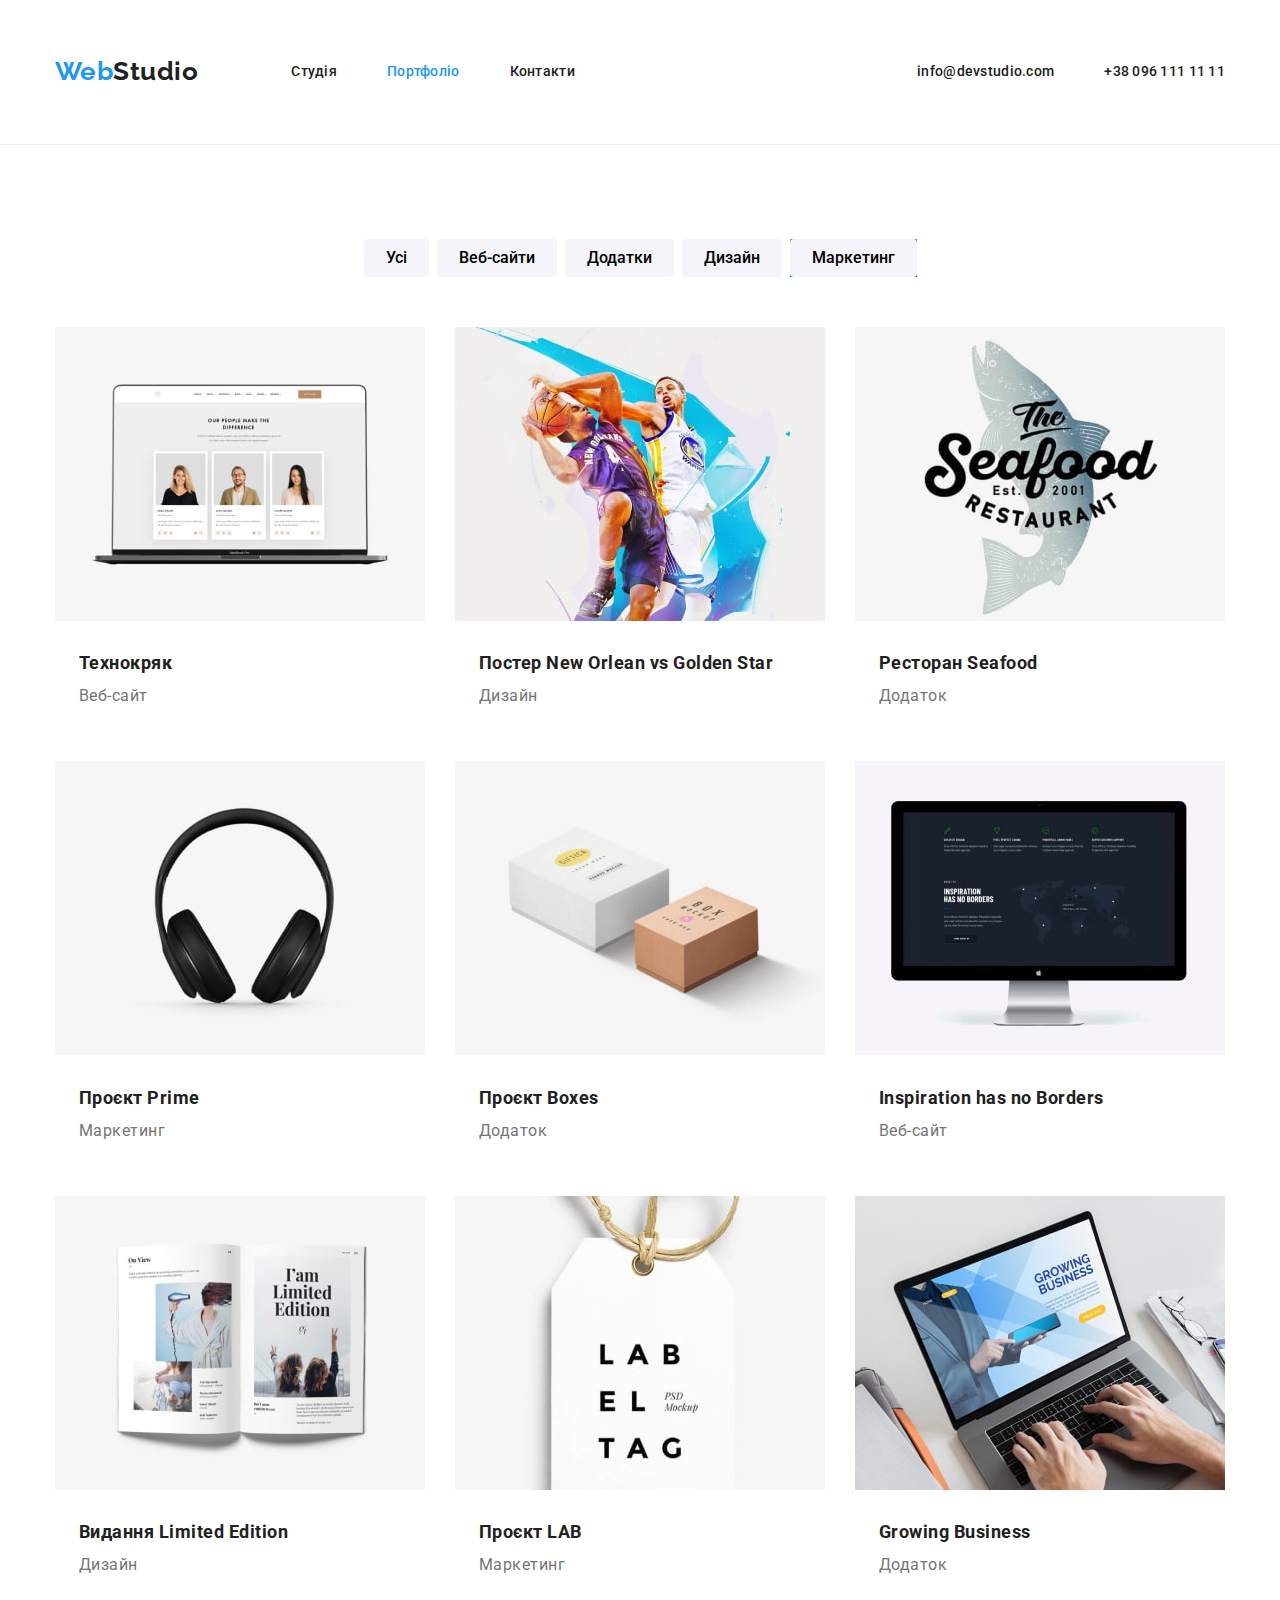
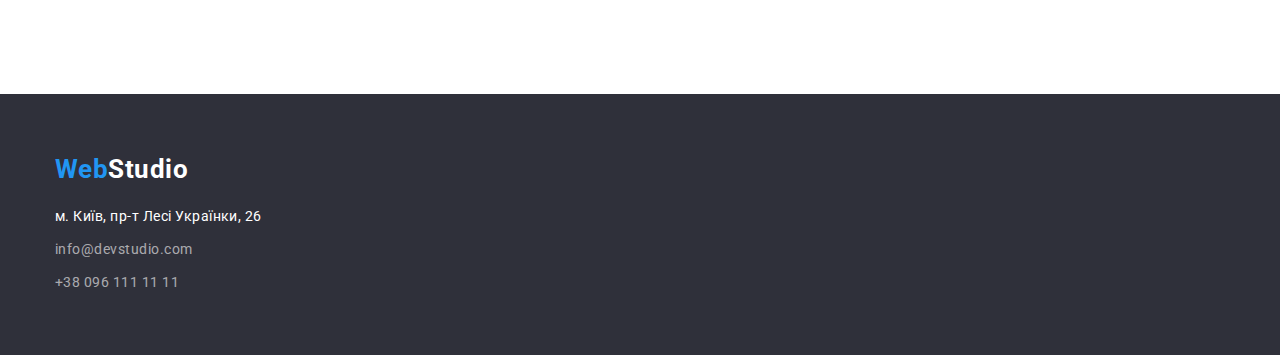
==== portfolio.html @ c94a7992 "go" ====
<!DOCTYPE html>
<html lang="uk">
  <head>
    <meta charset="UTF-8" />
    <meta http-equiv="X-UA-Compatible" content="IE=edge" />
    <meta name="viewport" content="width=device-width, initial-scale=1.0" />
    <title>Portfolio</title>
    <link href="https://fonts.googleapis.com/css2?family=Raleway:wght@700&family=Roboto:wght@400;500;700;900&display=swap" rel="stylesheet">
    <link rel="stylesheet" href="https://cdnjs.cloudflare.com/ajax/libs/modern-normalize/1.1.0/modern-normalize.min.css">
    <link rel="stylesheet" href="./css/style.css">
  </head>
  <body>
    <header class="site-header">
      <div class="container main-menu">
        
      <nav>
        <!-- Роздiл Навигацiя сайту-->
        <ul class="navigat set">
          <li class="li-logo-main">
            <a href="#" class="logo-main" lang="en"
              ><span class="navigat-logo">Web</span>Studio</a
            >
          </li>
          
          <li class="li-studio"><a href="./index.html" class="studio">Студія</a></li>
          <li class="li-portfolio">
            <a href="./portfolio.html" class="portfolio pointing current">Портфоліо</a>
          </li>
          <li class="li-contact"><a href="#" class="navigat-contact pointing">Контакти</a></li>
        
        </ul>
      </nav>
    
      <!-- Роздiл авторизацiя -->
      <ul class="auth set">
        <li class="li-email">
          <a href="mailto:info@devstudio.com" class="auth-email pointing" lang="en"
            >info@devstudio.com</a
          >
        </li>
        <li class="li-phone">
          <a href="tel:+38961111111" class="auth-tel">+38 096 111 11 11</a>
        </li>
      
      </ul>
    
    </div>
    </header>
      
      <main>
        <!-- посилання на сторінку -->

        <section class="filter-main">
          <div class="container">
              <ul class="filter-page set adflex">
                  <li class="filter-item"><button type="button" class="filter-button">Усі</button></li>
                  <li class="filter-item"><button type="button" class="filter-button">Веб-сайти</button></li>
                  <li class="filter-item"><button type="button" class="filter-button">Додатки</button></li>
                  <li class="filter-item"><button type="button" class="filter-button">Дизайн</button></li>
                  <li class="filter-item"><button type="button" class="filter-button no-margin">Маркетинг</button></li>
              </ul>
            </div>
            </section>   
<section>
    <!-- Приклади робіт -->
    <!-- <h2>Приклади наших робіт   - скрытый заголовок </h2> -->
    <div class="container">
<ul class="samples set">
    <li class="block-sample">
        <img src="./img/texnocryak-min.jpg" alt="">
        <div class="about-blocks">
        <h3 class="samples-title">Технокряк</h3>
        <p class="samples-text">Веб-сайт</p>
      </div>
    </li>
    <li class="block-sample">
        <img src="./img/teams-min.jpg" alt="" width="370">
        <div class="about-blocks">
        <h3 class="samples-title">Постер <span lang="en">New Orlean vs Golden Star</span></h3>
        <p class="samples-text">Дизайн</p>
      </div>
    </li>
    <li class="block-sample">
        <img src="./img/restaurant-min.jpg" alt="" width="370">
        <div class="about-blocks">
        <h3 class="samples-title">Ресторан <span lang="en">Seafood</span></h3>
        <p class="samples-text">Додаток</p>
      </div>
    </li>
    <li class="block-sample">
        <img src="./img/prime-min.jpg" alt="" width="370">
        <div class="about-blocks">
        <h3 class="samples-title">Проєкт <span lang="en">Prime</span></h3>
        <p class="samples-text">Маркетинг</p>
      </div>
    </li>
    <li class="block-sample">
        <img src="./img/boxes-min.jpg" alt="" width="370">
        <div class="about-blocks">
        <h3 class="samples-title">Проєкт <span lang="en">Boxes</span></h3>
        <p class="samples-text">Додаток</p>
      </div>
    </li>
    <li class="block-sample">
        <img src="./img/website-min.jpg" alt="" width="370">
        <div class="about-blocks">
        <h3 lang="en" class="samples-title">Inspiration has no Borders</h3>
        <p class="samples-text">Веб-сайт</p>
      </div>
    </li>
    <li class="block-sample">
        <img src="./img/edition-min.jpg" alt="" width="370">
        <div class="about-blocks">
        <h3 class="samples-title">Видання <span lang="en">Limited Edition</span></h3>
        <p class="samples-text">Дизайн</p>
      </div>
    </li>
    <li class="block-sample">
        <img src="./img/project-min.jpg" alt="" width="370">
        <div class="about-blocks">
        <h3 class="samples-title">Проєкт <span lang="en">LAB</span></h3>
        <p class="samples-text">Маркетинг</p>
      </div>
    </li>
    <li class="block-sample">
        <img src="./img/app-min.jpg" alt="" width="370">
        <div class="about-blocks">
        <h3 lang="en" class="samples-title">Growing Business</h3>
        <p class="samples-text">Додаток</p>
      </div>
      
    </li>
</ul>
    
</div>
</section>
</main>  
<!-- Підвал сайту -->

<footer class="web-foot">
  <div class="container">
    <a href="#" class="foot-link"><span class="foot-logo">Web</span>Studio</a> 
    <address>
    <ul class="foot-list set">
      <li class="li-foot-adress"><a href="https://goo.gl/maps/G1m2EjYJUnUHCnpP9" class="foot-adress">м. Київ, пр-т Лесі Українки, 26</a></li>
      <li class="li-foot-email"><a href="mailto:info@devstudio.com" class="foot-email">info@devstudio.com</a></li>
      <li><a href="tel:+38961111111" class="foot-phone">+38 096 111 11 11</a></li>
    </ul> 
  </address>
</div>
    </footer>
  
</body>
</html>
---- css/style.css ----
:root{--main-text-colour: #212121;
--second-text-colour:#FFFFFF;
--button-text-colour: #2196F3;
--article-text-colour:#757575;
--secondary-background-colour: #2F303A;
--color-rgba: rgba(255, 255, 255, 0.6);
--button-backgroud-colour: #F5F4FA;
}

/* Border box и наследование всем элементам*/
html{box-sizing: border-box;}

*, *::before, *::after{box-sizing: inherit;}

.container {margin-left: auto;
margin-right: auto;
/* outline: 2px solid blue; */
width: 1200px;
padding-left: 15px;
padding-right: 15px;

}
.container-hero{margin-right: auto;
    /* outline: 2px solid blue; */
}

/* ШРИФТИ Index */
/* основні шрифти */

.set{list-style: none;} 

.pointing:hover, .pointing:focus{color: #2196F3;} 


.current{color: var(--button-text-colour);}

.hero-button, .filter-button{cursor: pointer; border: none;}

.navigat, .auth{padding: 0; margin: 0;}
.auth{margin-left: auto;}

/* Временное? центрирование через text-align */

.hero{text-align: center;}

/* Шрифти Body */

body { background-color: var(--second-text-colour); color:var(--main-text-colour);
font-family: Roboto, sans-serif;
letter-spacing: 0.03em;
}



/* Logo */

.logo-main{ 
    font-family: Raleway;  
    font-weight: 700;
    font-size: 26px;
    line-height: 1.36;
    text-decoration: none;
}

.navigat-logo{color:var(--button-text-colour);
   }

/* Навiгацiя  */
.navigat a{color:var(--main-text-colour);}

.auth-email, .auth-tel{color:var(--main-text-colour);}

.navigat .studio:hover, .navigat .studio:focus {color: var(--button-text-colour);}

.navigat .studio.current{color: var(--button-text-colour);}

.navigat .portfolio.current{color: var(--button-text-colour);}

/* site main Index */
.hero-title{ color: var(--second-text-colour); 

}
.hero{background-color: var(--secondary-background-colour)}
.hero-button{background: var(--button-text-colour); color: var(--second-text-colour); cursor: pointer;
border-radius: 4px;
padding: 10px 32px;
display: inline-block;
min-width: 216px;
min-height: 50px;
}



.features-title{color:var(--main-text-colour);}
.features-text{color:var(--article-text-colour);}

.team-title, .about-title{color:var(--main-text-colour); 
}

.team-position{color: var(--article-text-colour);}
.team-name{color:var(--main-text-colour);}

/* footer */

.web-foot{background-color: var(--secondary-background-colour);}
.foot-logo{color: var(--button-text-colour);}
.foot-link{color: var(--second-text-colour);}
.foot-adress{color: var(--second-text-colour);}
.foot-email, .foot-phone{color: var(--color-rgba);}


.studio, .portfolio, .navigat-contact, .auth-email, .auth-tel{
font-weight: 500;
font-size: 14px;
line-height: 1.14;
letter-spacing: 0.02em;
text-decoration: none;
}

.hero-title{
    font-weight: 900;
    font-size: 44px;
    line-height: 1.36;
    text-align: center; 
    letter-spacing: 0.06em;
    
    margin-top: 0; 
    margin-bottom: 0;
    /* outline: 2px solid blue; */


    
}

.hero-button{
font-weight: 700;
font-size: 16px;
line-height: 1.88;
text-align: center;
letter-spacing: 0.06em;

/* margin-bottom: 294px; расстояние от кнопки до след роздела*/

}

.features-title{
    font-weight: 700;
    font-size: 14px;
    line-height: 1.14;
    margin-top: 0; 
    /* outline: 2px solid blue; */
    margin-bottom: 0; 
    padding: 0;
} 
 


.features-text{
font-weight: 400;
font-size: 14px;
line-height: 1.7;
margin-bottom: 0;
margin-top: 10px; 

}

.about-title, .team-title{
font-weight: 700;
font-size: 36px;
line-height: 1.16;
text-align: center;

}
.team-title{padding-bottom: 50px; margin: 0; }

.team >ul{ margin: 0;padding: 0;}




.team-name{
    font-weight: 500;
    font-size: 16px;
    line-height: 1.19;
    text-align: center;

    
  
}

.team-position{
    font-weight: 400;
    font-size: 16px;
    line-height: 1.19;
    text-align: center;
    
   
}


.foot-link{
    font-weight: 700;
    font-size: 26px;
    line-height: 1.19;
    text-decoration: none; 
    /* outline: 2px solid blue; */
}



.foot-list a{
font-weight: 400;
font-size: 14px;
line-height: 1.7;
font-style: normal;
text-decoration: none; 
}


/* Сторiнка Портфолио шрифти */

.filter-button:focus{background-color: var(--button-text-colour); color: var(--second-text-colour);}

.filter-button{
    background-color: var(--button-backgroud-colour);
    font-family: 'Roboto';
    font-style: normal;
    font-weight: 500;
    font-size: 16px;
    line-height: 26px;
    border-radius: 4px;
    padding: 6px 22px;
}

    .samples-title{
     color: var(--main-text-colour);
     font-weight: 700;
     font-size: 18px;
     line-height: 2;   
    }

    .samples-text{
      color: var(--article-text-colour);
      font-weight: 400;
      font-size: 16px;
      line-height: 1.88;  
    }

    /* Задамо margin, padding */

    .hero{padding-top: 200px; padding-bottom: 200px;}

    .hero-title{margin-bottom: 30px;}

    /* .top-menu{padding-top: 32px; padding-bottom: 32px;} */

    .features{padding-top: 94px; padding-bottom: 94px;}

    .about-title{margin-bottom: 50px; margin-top: 0; }

    .about{padding-bottom: 94px;}
    .team{padding-bottom: 94px; padding-top: 94px;}

    .about-employees{padding-top: 30px; padding-bottom: 30px;}



    .team-name{
       margin-top: 0;
        margin-bottom: 10;}

        
.team-position{padding: 0px;
    margin: 0;}
    
.about-img{margin-right: 30px; display: inline-block; }

.about-img:last-child{margin-right: 0;}

.site-header{padding-top: 32px; padding-bottom: 32px; border-bottom: 1px solid #ECECEC;
}
 
.web-foot{padding-top: 60px; padding-bottom: 60px; }

.foot-link{margin-bottom: 20px; display: inline-block;}

.foot-list{ margin: 0; padding: 0; display: inline-block; padding-left: 0;}
.li-foot-adress, .li-foot-email{margin-bottom: 9px;}



.filter-item{margin-right: 8px; display: inline-block;  }


.filter-item:last-child{margin-right: 0; background-color: #2196F3;} 

.no-margin{margin: 0;}



.filter-main{padding-bottom: 50px; padding-top: 94px; }

.samples {padding-bottom: 94px;}

.samples-title, .samples-text{margin: 0;}

.about-blocks{padding-top: 20px; padding-bottom: 20px; padding-left: 24px; width: 370px;}

ul{margin:0; padding:0}

.block-sample{margin-right: 30px; margin-bottom: 30px; display: inline-block;}



.block-sample:nth-child(3n){margin-right: 0;}

/* .block-sample:nth-child(3),.block-sample:nth-child(6),.block-sample:nth-child(9){margin-right: 0;}  тоже самое работает*/

.block-sample:nth-child(n + 7) {margin-bottom: 0;}

/* .block-sample:nth-child(-n + 3) {margin-bottom: 0;} */



.team-list{ margin-right: 30px; }

.team-list:last-child{margin-right: 0;}


.about-img:last-child {
    margin-right: 0;
  }

  .logo-main{margin-right: 93px;}
  

  .li-studio, .li-portfolio, .li-email{margin-right: 50px;}
  /* .li-contact{margin-right: 344px;} */

  .main-menu{display: flex}

.navigat, .auth {display: flex; align-items: center;}


.studio, .portfolio, .navigat-contact, .auth-email, .auth-tel{display: block; padding-top: 32px; padding-bottom: 32px;}

.logo-main{display: block; }

.ul-features{display: flex; list-style: none; }



.features-item{width: 270px;}

/* .features-item{width: calc(100% - 60px) / 3;}    та же операция для работы с калькулятором. 60px маржины сумарно которые вычитаются  */ 

.features-item:not(:last-child) {margin-right: 30px;}

.samples{display: flex; flex-wrap: wrap;}

.adflex{display: flex;}

.filter-page{justify-content: center;}
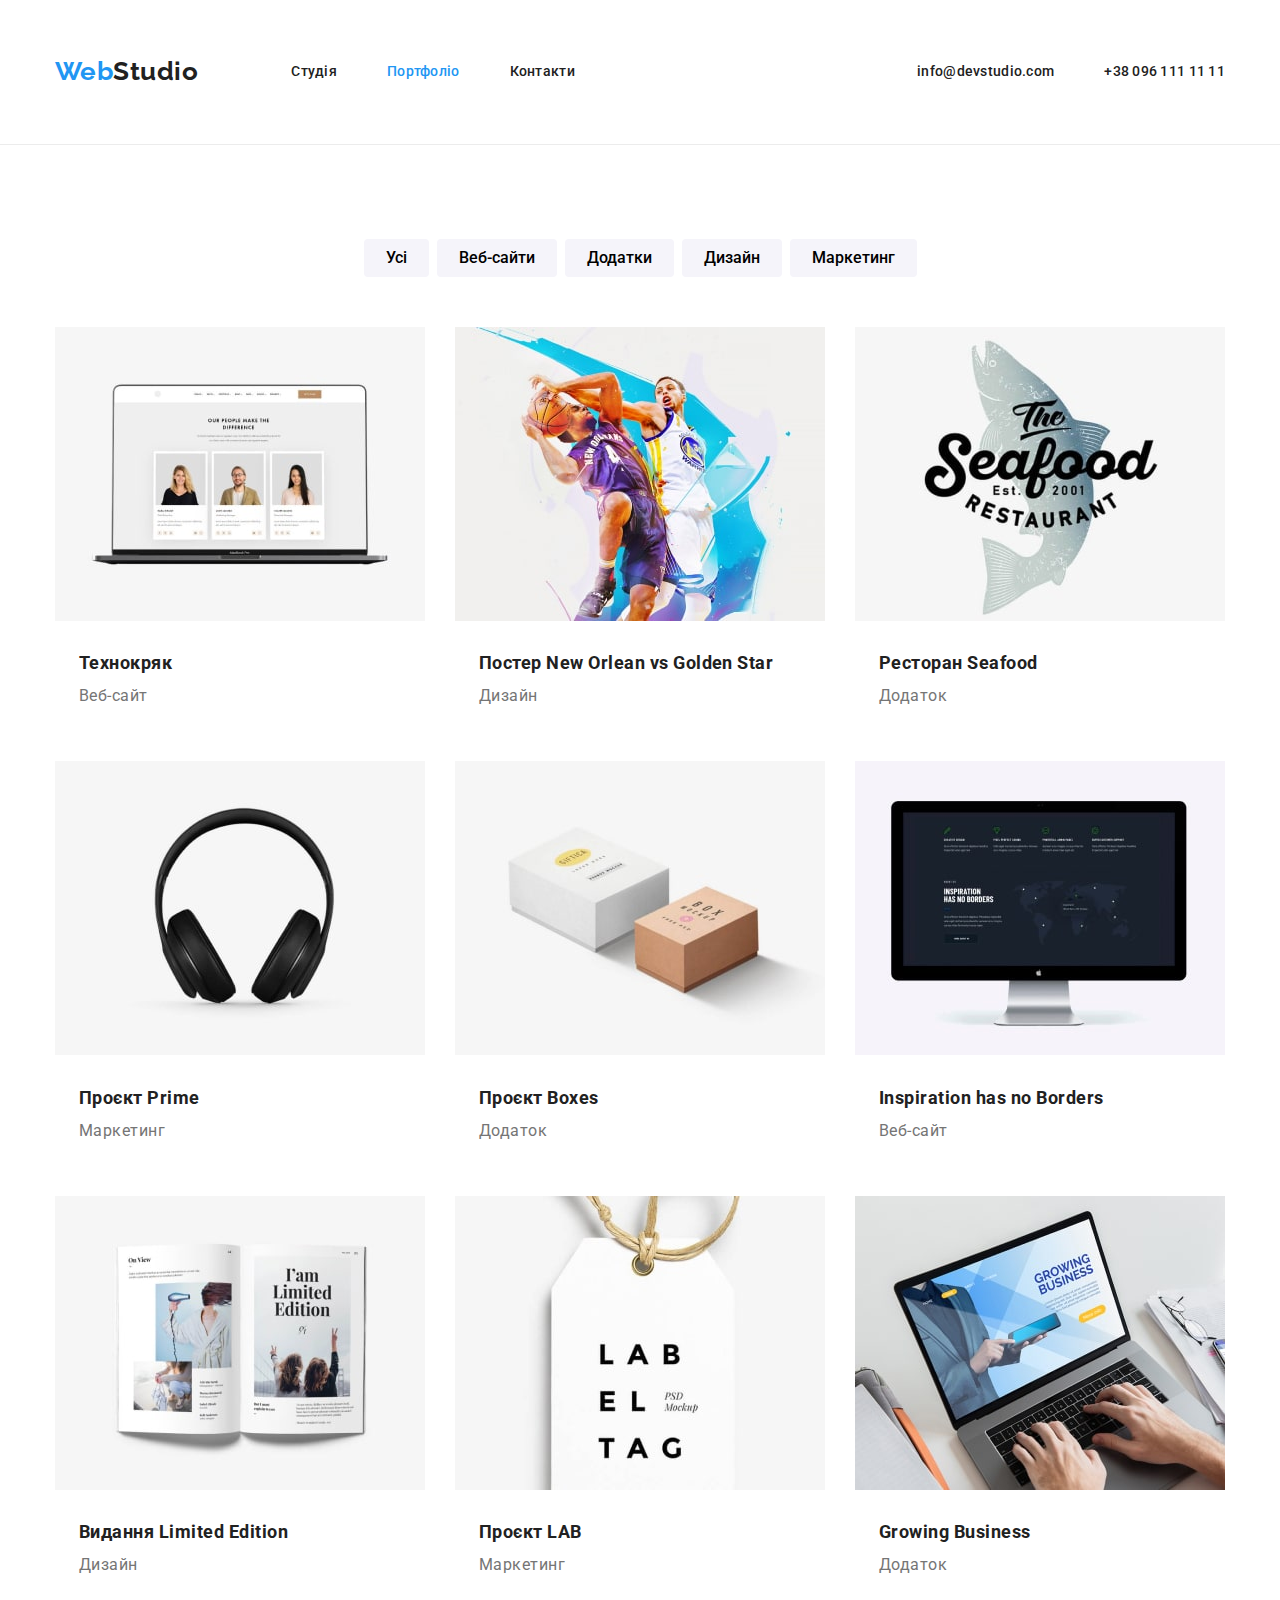
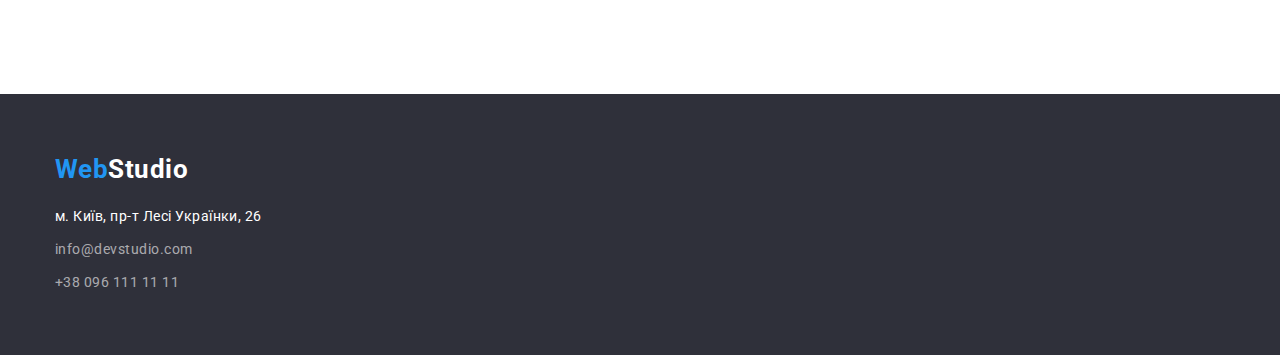
==== commit 5da59dee: "up" ====
--- a/portfolio.html
+++ b/portfolio.html
@@ -63,7 +63,7 @@
             </section>   
 <section>
     <!-- Приклади робіт -->
-    <!-- <h2>Приклади наших робіт   - скрытый заголовок </h2> -->
+    <!-- <h2>Приклади наших робіт   - скрытый заголовок, пока не указываю</h2> -->
     <div class="container">
 <ul class="samples set">
     <li class="block-sample">
--- a/css/style.css
+++ b/css/style.css
@@ -39,7 +39,7 @@
 .navigat, .auth{padding: 0; margin: 0;}
 .auth{margin-left: auto;}
 
-/* Временное? центрирование через text-align */
+
 
 .hero{text-align: center;}
 
@@ -292,7 +292,7 @@
 .filter-item{margin-right: 8px; display: inline-block;  }
 
 
-.filter-item:last-child{margin-right: 0; background-color: #2196F3;} 
+.filter-item:last-child{margin-right: 0; } 
 
 .no-margin{margin: 0;}
 
@@ -318,7 +318,8 @@
 
 .block-sample:nth-child(n + 7) {margin-bottom: 0;}
 
-/* .block-sample:nth-child(-n + 3) {margin-bottom: 0;} */
+
+/* .block-sample:nth-child(-n + 3) {margin-bottom: 0;} можно использовать */
 
 
 
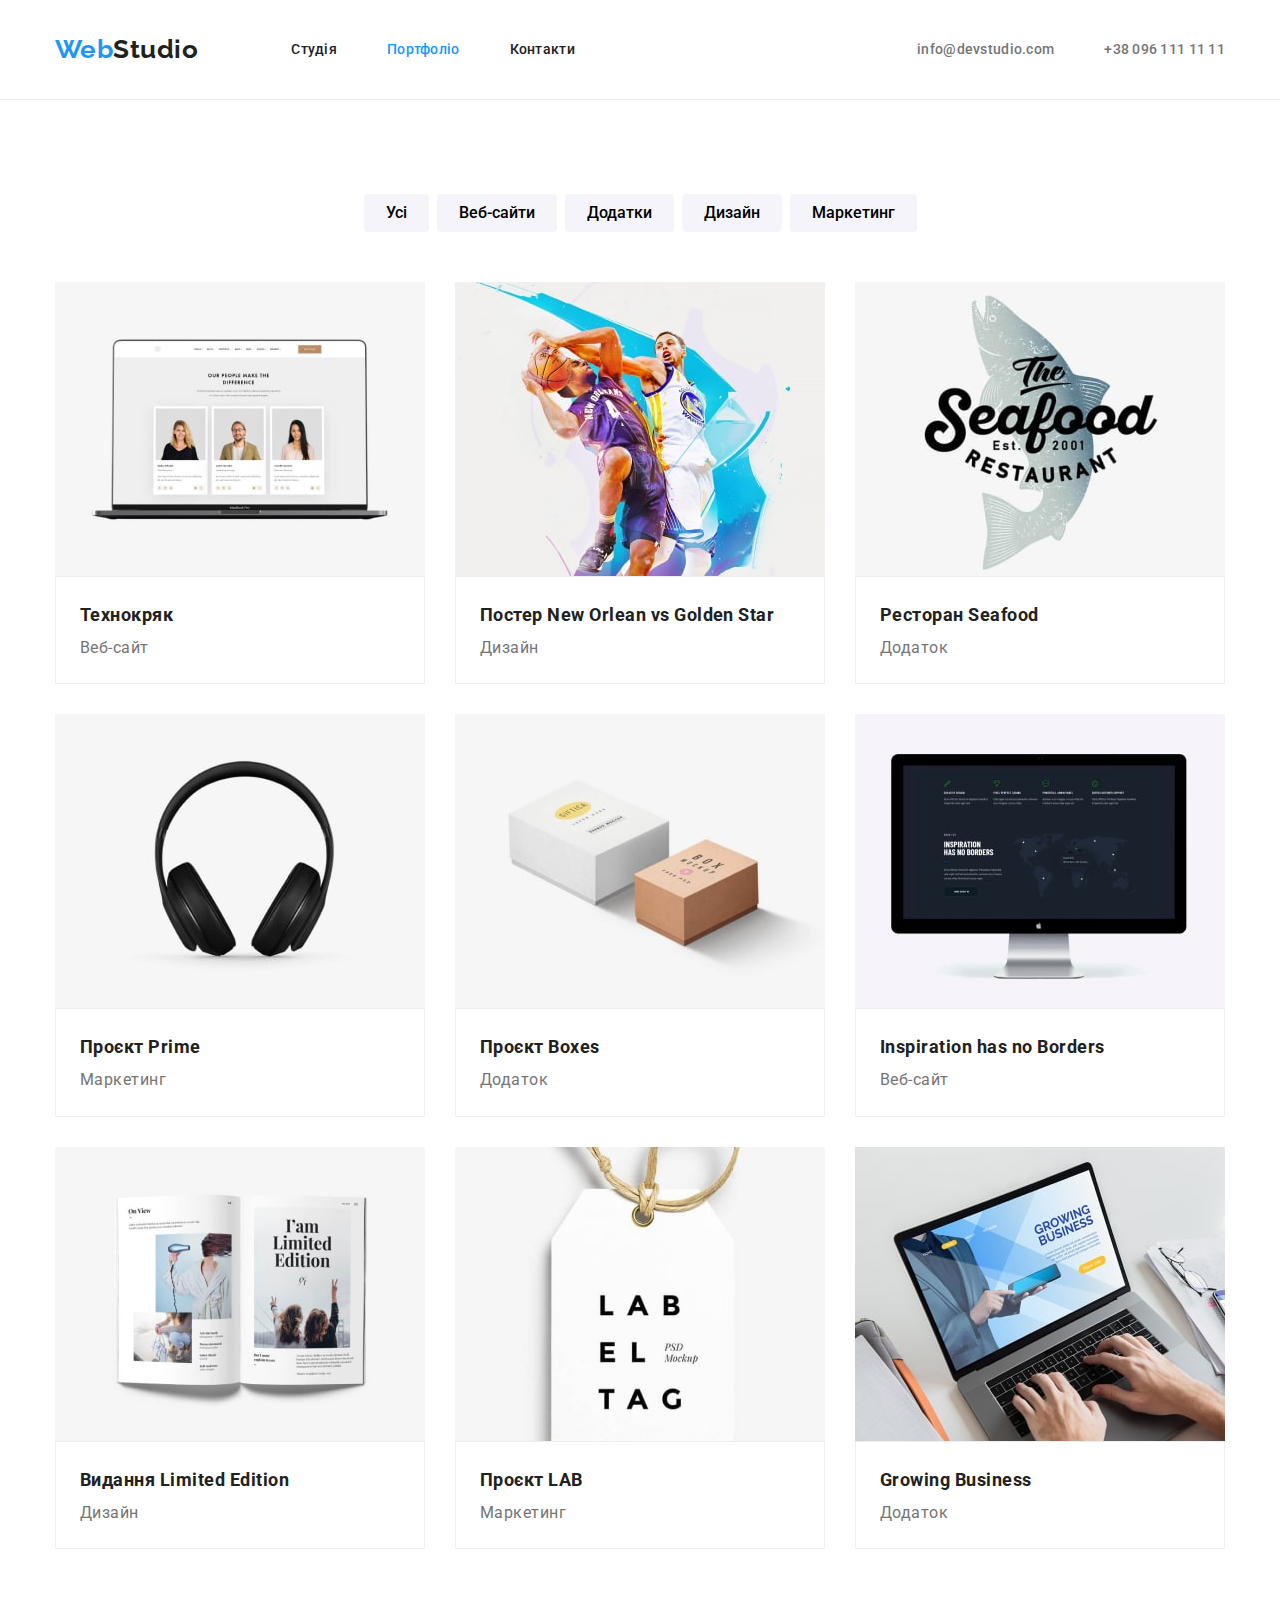
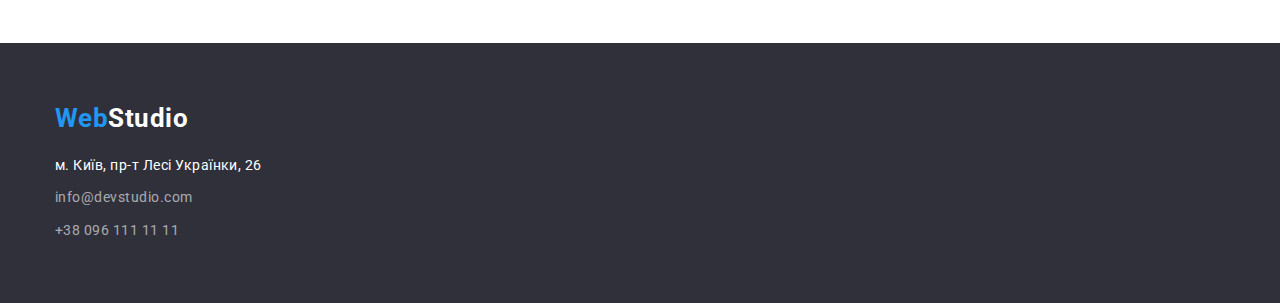
==== commit dfc235d0: "up" ====
--- a/portfolio.html
+++ b/portfolio.html
@@ -67,63 +67,63 @@
     <div class="container">
 <ul class="samples set">
     <li class="block-sample">
-        <img src="./img/texnocryak-min.jpg" alt="">
+        <img class="sample-img" src="./img/texnocryak-min.jpg" alt="" width="370">
         <div class="about-blocks">
         <h3 class="samples-title">Технокряк</h3>
         <p class="samples-text">Веб-сайт</p>
       </div>
     </li>
     <li class="block-sample">
-        <img src="./img/teams-min.jpg" alt="" width="370">
+        <img class="sample-img" src="./img/teams-min.jpg" alt="" width="370">
         <div class="about-blocks">
         <h3 class="samples-title">Постер <span lang="en">New Orlean vs Golden Star</span></h3>
         <p class="samples-text">Дизайн</p>
       </div>
     </li>
     <li class="block-sample">
-        <img src="./img/restaurant-min.jpg" alt="" width="370">
+        <img class="sample-img" src="./img/restaurant-min.jpg" alt="" width="370">
         <div class="about-blocks">
         <h3 class="samples-title">Ресторан <span lang="en">Seafood</span></h3>
         <p class="samples-text">Додаток</p>
       </div>
     </li>
     <li class="block-sample">
-        <img src="./img/prime-min.jpg" alt="" width="370">
+        <img class="sample-img" src="./img/prime-min.jpg" alt="" width="370">
         <div class="about-blocks">
         <h3 class="samples-title">Проєкт <span lang="en">Prime</span></h3>
         <p class="samples-text">Маркетинг</p>
       </div>
     </li>
     <li class="block-sample">
-        <img src="./img/boxes-min.jpg" alt="" width="370">
+        <img class="sample-img" src="./img/boxes-min.jpg" alt="" width="370">
         <div class="about-blocks">
         <h3 class="samples-title">Проєкт <span lang="en">Boxes</span></h3>
         <p class="samples-text">Додаток</p>
       </div>
     </li>
     <li class="block-sample">
-        <img src="./img/website-min.jpg" alt="" width="370">
+        <img class="sample-img" src="./img/website-min.jpg" alt="" width="370">
         <div class="about-blocks">
         <h3 lang="en" class="samples-title">Inspiration has no Borders</h3>
         <p class="samples-text">Веб-сайт</p>
       </div>
     </li>
     <li class="block-sample">
-        <img src="./img/edition-min.jpg" alt="" width="370">
+        <img class="sample-img" src="./img/edition-min.jpg" alt="" width="370">
         <div class="about-blocks">
         <h3 class="samples-title">Видання <span lang="en">Limited Edition</span></h3>
         <p class="samples-text">Дизайн</p>
       </div>
     </li>
     <li class="block-sample">
-        <img src="./img/project-min.jpg" alt="" width="370">
+        <img class="sample-img" src="./img/project-min.jpg" alt="" width="370">
         <div class="about-blocks">
         <h3 class="samples-title">Проєкт <span lang="en">LAB</span></h3>
         <p class="samples-text">Маркетинг</p>
       </div>
     </li>
     <li class="block-sample">
-        <img src="./img/app-min.jpg" alt="" width="370">
+        <img class="sample-img" src="./img/app-min.jpg" alt="" width="370">
         <div class="about-blocks">
         <h3 lang="en" class="samples-title">Growing Business</h3>
         <p class="samples-text">Додаток</p>
--- a/css/style.css
+++ b/css/style.css
@@ -5,6 +5,7 @@
 --secondary-background-colour: #2F303A;
 --color-rgba: rgba(255, 255, 255, 0.6);
 --button-backgroud-colour: #F5F4FA;
+--filter-border-colour: #EEEEEE;
 }
 
 /* Border box и наследование всем элементам*/
@@ -68,7 +69,10 @@
 /* Навiгацiя  */
 .navigat a{color:var(--main-text-colour);}
 
-.auth-email, .auth-tel{color:var(--main-text-colour);}
+.auth-email, .auth-tel{color:var(--article-text-colour);}
+
+
+
 
 .navigat .studio:hover, .navigat .studio:focus {color: var(--button-text-colour);}
 
@@ -219,7 +223,9 @@
 
 /* Сторiнка Портфолио шрифти */
 
-.filter-button:focus{background-color: var(--button-text-colour); color: var(--second-text-colour);}
+/* .navigat .studio:hover, .navigat .studio:focus {color: var(--button-text-colour);} */
+
+.filter-button:focus, .filter-button:hover{background-color: var(--button-text-colour); color: var(--second-text-colour);}
 
 .filter-button{
     background-color: var(--button-backgroud-colour);
@@ -246,6 +252,10 @@
       line-height: 1.88;  
     }
 
+    .sample-img{display: block;}
+
+    .about-blocks{border: 1px solid var(--filter-border-colour);}
+
     /* Задамо margin, padding */
 
     .hero{padding-top: 200px; padding-bottom: 200px;}
@@ -289,10 +299,10 @@
 
 
 
-.filter-item{margin-right: 8px; display: inline-block;  }
-
-
-.filter-item:last-child{margin-right: 0; } 
+.filter-item{margin-right: 8px; display: inline-block; }
+
+
+.filter-item:last-child{margin-right: 0;} 
 
 .no-margin{margin: 0;}
 
@@ -321,9 +331,9 @@
 
 /* .block-sample:nth-child(-n + 3) {margin-bottom: 0;} можно использовать */
 
-
-
-.team-list{ margin-right: 30px; }
+.team-list{ box-shadow: 0px 1px 3px rgba(0, 0, 0, 0.12), 0px 1px 1px rgba(0, 0, 0, 0.14), 0px 2px 1px rgba(0, 0, 0, 0.2);
+    border-radius: 0px 0px 4px 4px; margin-right: 30px;}
+
 
 .team-list:last-child{margin-right: 0;}
 
@@ -343,7 +353,8 @@
 .navigat, .auth {display: flex; align-items: center;}
 
 
-.studio, .portfolio, .navigat-contact, .auth-email, .auth-tel{display: block; padding-top: 32px; padding-bottom: 32px;}
+.studio, .portfolio, .navigat-contact, .auth-email, .auth-tel{display: block; }
+/* padding-top: 32px; padding-bottom: 32px; */
 
 .logo-main{display: block; }
 
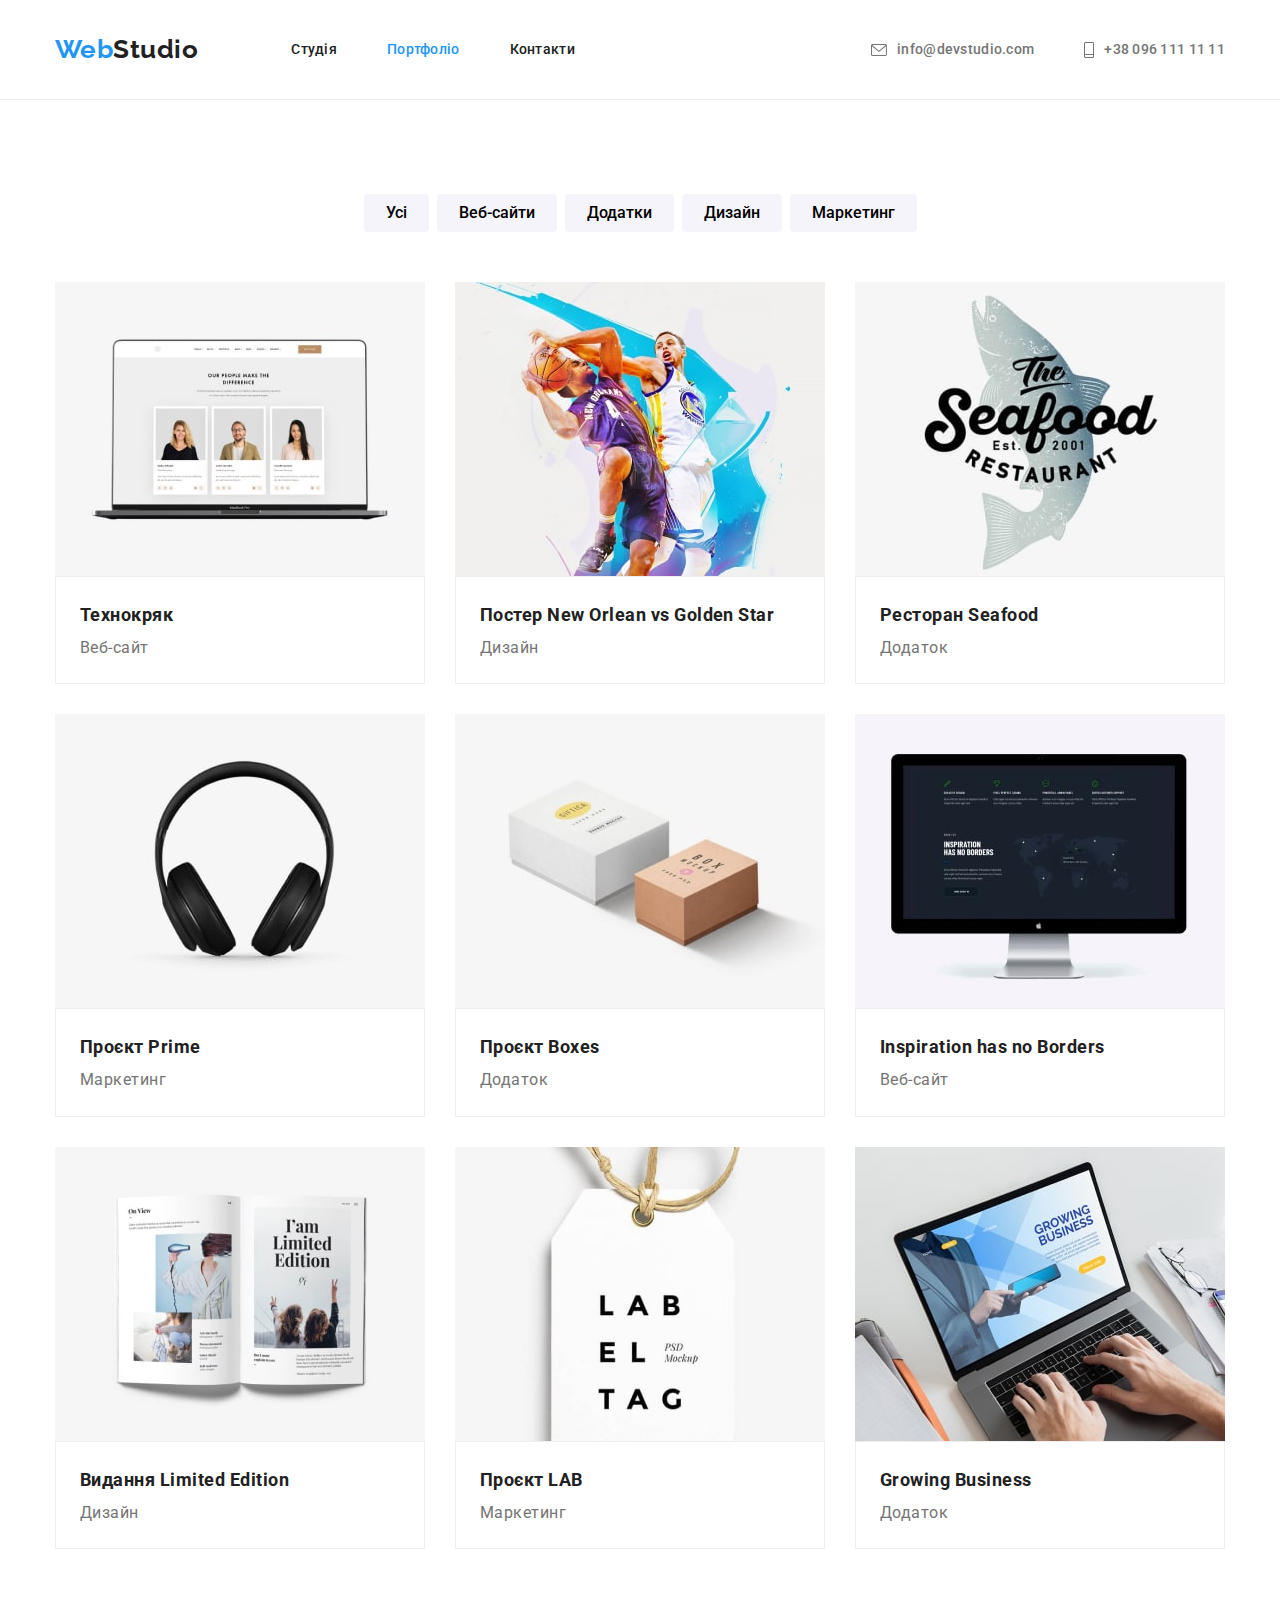
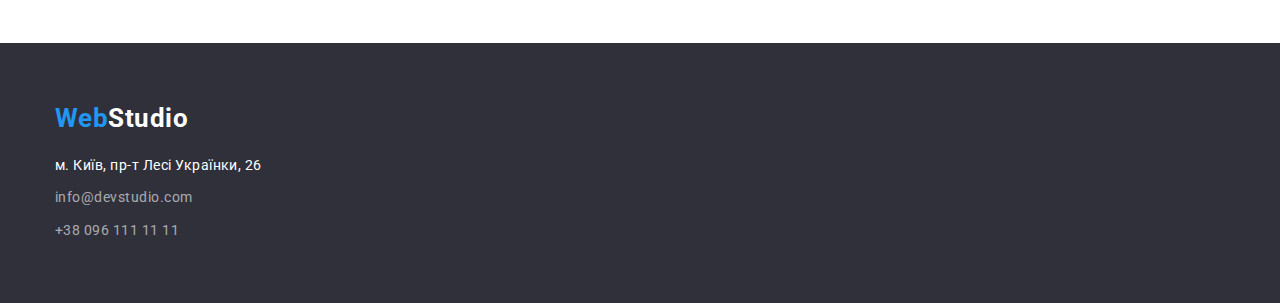
==== commit d1414909: "up" ====
--- a/portfolio.html
+++ b/portfolio.html
@@ -22,7 +22,7 @@
             >
           </li>
           
-          <li class="li-studio"><a href="./index.html" class="studio">Студія</a></li>
+          <li class="li-studio"><a href="./index.html" class="studio ">Студія</a></li>
           <li class="li-portfolio">
             <a href="./portfolio.html" class="portfolio pointing current">Портфоліо</a>
           </li>
@@ -34,12 +34,13 @@
       <!-- Роздiл авторизацiя -->
       <ul class="auth set">
         <li class="li-email">
+         
           <a href="mailto:info@devstudio.com" class="auth-email pointing" lang="en"
-            >info@devstudio.com</a
+            > <svg class="icon-email" width="16" height="12"><use href="./img/sprite-icon.svg#icon-email"></use></svg><span>info@devstudio.com</span></a
           >
         </li>
-        <li class="li-phone">
-          <a href="tel:+38961111111" class="auth-tel">+38 096 111 11 11</a>
+        <li class="li-phone ">
+          <a href="tel:+38961111111" class="auth-tel pointing"><svg class="icon-phone" width="10" height="16"><use href="./img/sprite-icon.svg#icon-phone"></use></svg><span>+38 096 111 11 11</span></a>
         </li>
       
       </ul>
@@ -134,8 +135,9 @@
     
 </div>
 </section>
-</main>  
-<!-- Підвал сайту -->
+
+</main> 
+ <!-- Підвал сайту -->
 
 <footer class="web-foot">
   <div class="container">
--- a/css/style.css
+++ b/css/style.css
@@ -6,6 +6,8 @@
 --color-rgba: rgba(255, 255, 255, 0.6);
 --button-backgroud-colour: #F5F4FA;
 --filter-border-colour: #EEEEEE;
+--clients-border-colour:#AFB1B8;
+
 }
 
 /* Border box и наследование всем элементам*/
@@ -49,6 +51,7 @@
 body { background-color: var(--second-text-colour); color:var(--main-text-colour);
 font-family: Roboto, sans-serif;
 letter-spacing: 0.03em;
+
 }
 
 
@@ -84,7 +87,7 @@
 .hero-title{ color: var(--second-text-colour); 
 
 }
-.hero{background-color: var(--secondary-background-colour)}
+
 .hero-button{background: var(--button-text-colour); color: var(--second-text-colour); cursor: pointer;
 border-radius: 4px;
 padding: 10px 32px;
@@ -174,7 +177,12 @@
 line-height: 1.16;
 text-align: center;
 
-}
+
+
+}
+
+
+
 .team-title{padding-bottom: 50px; margin: 0; }
 
 .team >ul{ margin: 0;padding: 0;}
@@ -219,6 +227,24 @@
 font-style: normal;
 text-decoration: none; 
 }
+
+
+
+/* Постійні клієнти */
+
+
+.title-clients{
+    font-weight: 700;
+    font-size: 36px;
+    line-height: 1.16;
+    text-align: center;
+    margin: 0;
+    padding-top: 94px;
+    padding-bottom: 50px;
+    }
+
+    
+
 
 
 /* Сторiнка Портфолио шрифти */
@@ -252,7 +278,7 @@
       line-height: 1.88;  
     }
 
-    .sample-img{display: block;}
+    .sample-img, .team-imges{display: block;}
 
     .about-blocks{border: 1px solid var(--filter-border-colour);}
 
@@ -262,14 +288,14 @@
 
     .hero-title{margin-bottom: 30px;}
 
-    /* .top-menu{padding-top: 32px; padding-bottom: 32px;} */
+    /* .top-menu{padding-top: 32px; padding-bottom: 32px;}  o*/
 
     .features{padding-top: 94px; padding-bottom: 94px;}
 
     .about-title{margin-bottom: 50px; margin-top: 0; }
 
-    .about{padding-bottom: 94px;}
-    .team{padding-bottom: 94px; padding-top: 94px;}
+    .about, .ul-clients{padding-bottom: 94px;}
+    .team{padding-bottom: 94px; padding-top: 94px; background-color: var(--button-backgroud-colour);}
 
     .about-employees{padding-top: 30px; padding-bottom: 30px;}
 
@@ -331,8 +357,13 @@
 
 /* .block-sample:nth-child(-n + 3) {margin-bottom: 0;} можно использовать */
 
-.team-list{ box-shadow: 0px 1px 3px rgba(0, 0, 0, 0.12), 0px 1px 1px rgba(0, 0, 0, 0.14), 0px 2px 1px rgba(0, 0, 0, 0.2);
-    border-radius: 0px 0px 4px 4px; margin-right: 30px;}
+.team-list{  margin-right: 30px; }
+
+.about-employees{
+    border-radius: 0px 0px 4px 4px; box-shadow: 0px 1px 3px rgba(0, 0, 0, 0.12), 0px 1px 1px rgba(0, 0, 0, 0.14), 0px 2px 1px rgba(0, 0, 0, 0.2);}
+    
+    .team-list{box-shadow: 0px 1px 3px rgba(0, 0, 0, 0.12), 0px 1px 1px rgba(0, 0, 0, 0.14), 0px 2px 1px rgba(0, 0, 0, 0.2);}
+
 
 
 .team-list:last-child{margin-right: 0;}
@@ -358,15 +389,37 @@
 
 .logo-main{display: block; }
 
-.ul-features{display: flex; list-style: none; }
-
-
-
-.features-item{width: 270px;}
+.ul-features, .ul-clients{display: flex; list-style: none;  }
+
+/* .item-clients{margin-right: 30px;} */
+
+.item-clients:not(:last-child) {margin-right: 30px;}
+
+/* .ul-clients{justify-content: center;} */
+
+.ul-clients{justify-content: center;}
+
+
+
+
+
+
+
+/* .features-item{width: 270px;}
+.features-item::before{
+    display: inline-block;
+ content:'';
+ width: 270px; 
+ height: 120px;  
+ outline: 1px solid orange;
+ background-color: var(--button-backgroud-colour);
+ background-position: center;
+}
+.features-item::before { background-image: url(../img/radar.svg); background-size: contain; background-repeat: no-repeat;  } */
 
 /* .features-item{width: calc(100% - 60px) / 3;}    та же операция для работы с калькулятором. 60px маржины сумарно которые вычитаются  */ 
 
-.features-item:not(:last-child) {margin-right: 30px;}
+
 
 .samples{display: flex; flex-wrap: wrap;}
 
@@ -374,3 +427,115 @@
 
 .filter-page{justify-content: center;}
 
+/* Фон */
+
+.hero{
+   
+    background-color: var(--secondary-background-colour);
+    max-width: 1600px;
+    min-height: 600px;
+    background-repeat: no-repeat;
+    background-position: center;
+    background-size: cover;
+    margin-left: auto;
+    margin-right: auto;
+    background: linear-gradient(to right, rgba(47,48,58,0.4),
+    rgba(47,48,58,0.4)),url(../img/hero-min.jpg);  
+
+}
+
+
+/* features иконки  */
+
+
+
+.ul-features {display: flex; justify-content: center;}
+
+.features-icon{padding-bottom: 25px; padding-top: 25px; padding-right: 100px; padding-left: 100px; }
+
+
+.features-block{ width: 270px; height: 120px;  background-color: var(--button-backgroud-colour) ; margin-bottom: 30px ; border-radius: 4px; }
+
+.features-item:not(:last-child) {margin-right: 30px; }
+
+.features-item:last-child{margin-right: 0; }
+
+.features-icon{}
+
+
+    /* social иконки работников */
+              
+    .social-icons{display: flex; justify-content: center;} 
+       
+    .social-item{ margin-right: 10px; margin-top: 16px; }
+    .social-link{fill: var(--clients-border-colour); width: 44px; height: 44px; background-color:var(--second-text-colour) ; border-radius: 50%; display: flex; align-items: center; justify-content: center;}
+
+
+    .social-item:last-child{margin-right:0; }
+
+    .social-link:hover{background-color:var(--button-text-colour) ; fill: var(--second-text-colour);}
+
+
+    .social-item{ margin-right: 10px; margin-top: 16px; }
+
+
+     /* Наши клиенты иконки */
+    
+
+    .item-clients{ border: 1px solid var(--clients-border-colour); border-radius: 4px; padding: 16px 32px;}
+
+    .link-clients{fill:var(--clients-border-colour); width: 106px; height: 60px; display: flex; align-items: center; justify-content: center;}
+
+    .item-clients  .link-clients:hover .client-icon {fill: var(--button-text-colour);   }
+    .item-clients:hover, .item-clients:focus  {border: 1px solid var(--button-text-colour); }
+
+         
+    /* Footer social contacts */
+
+    
+    .foot-social-icons{display: flex; justify-content: center;} 
+       
+    .foot-social-item{ margin-right: 10px; margin-top: 16px; }
+    .foot-social-link{fill: var(--second-text-colour); width: 44px; height: 44px; background-color: rgba(255, 255, 255, 0.1); ; border-radius: 50%; display: flex; align-items: center; justify-content: center;}
+
+
+    .foot-social-item:last-child{margin-right:0; }
+
+    .foot-social-link:hover, .foot-social-link:focus {background-color:var(--button-text-colour) ;}
+
+    .foot-social-item{ margin-right: 10px; margin-top: 16px; }
+
+  .foot-title{color: var(--second-text-colour);   height: 16px;}
+
+
+/* Добавляем иконку через Before. Не может изменять цвет при hovere */
+
+/* .auth-email::before{
+  content:"";  
+  display: inline-block;
+width: 16px;
+height: 12px;
+background-image: url(../img/email-icon.svg);
+margin-right: 10px;
+/* vertical-align: middle; */
+/* }
+.auth-email{display: flex; align-items: center; }   */ 
+
+
+ /* Иконки в блоке навигации  */
+  
+.auth-email, .auth-tel{display: flex; align-items: center;}
+
+.icon-email, .icon-phone{margin-right: 10px; fill:var(--article-text-colour);}
+
+.auth-email:hover .icon-email {fill:var(--button-text-colour);}
+
+.auth-tel:hover .icon-phone {fill:var(--button-text-colour);}
+.li-phone:hover{fill:var(--button-text-colour);}
+
+
+/* Ховер на портфолио */
+
+.block-sample:hover{border: 1px solid #EEEEEE; 
+    box-shadow: 0px 1px 1px rgba(0, 0, 0, 0.12), 0px 4px 4px rgba(0, 0, 0, 0.06), 1px 4px 6px rgba(0, 0, 0, 0.16);}
+.block-sample{box-sizing: border-box;}